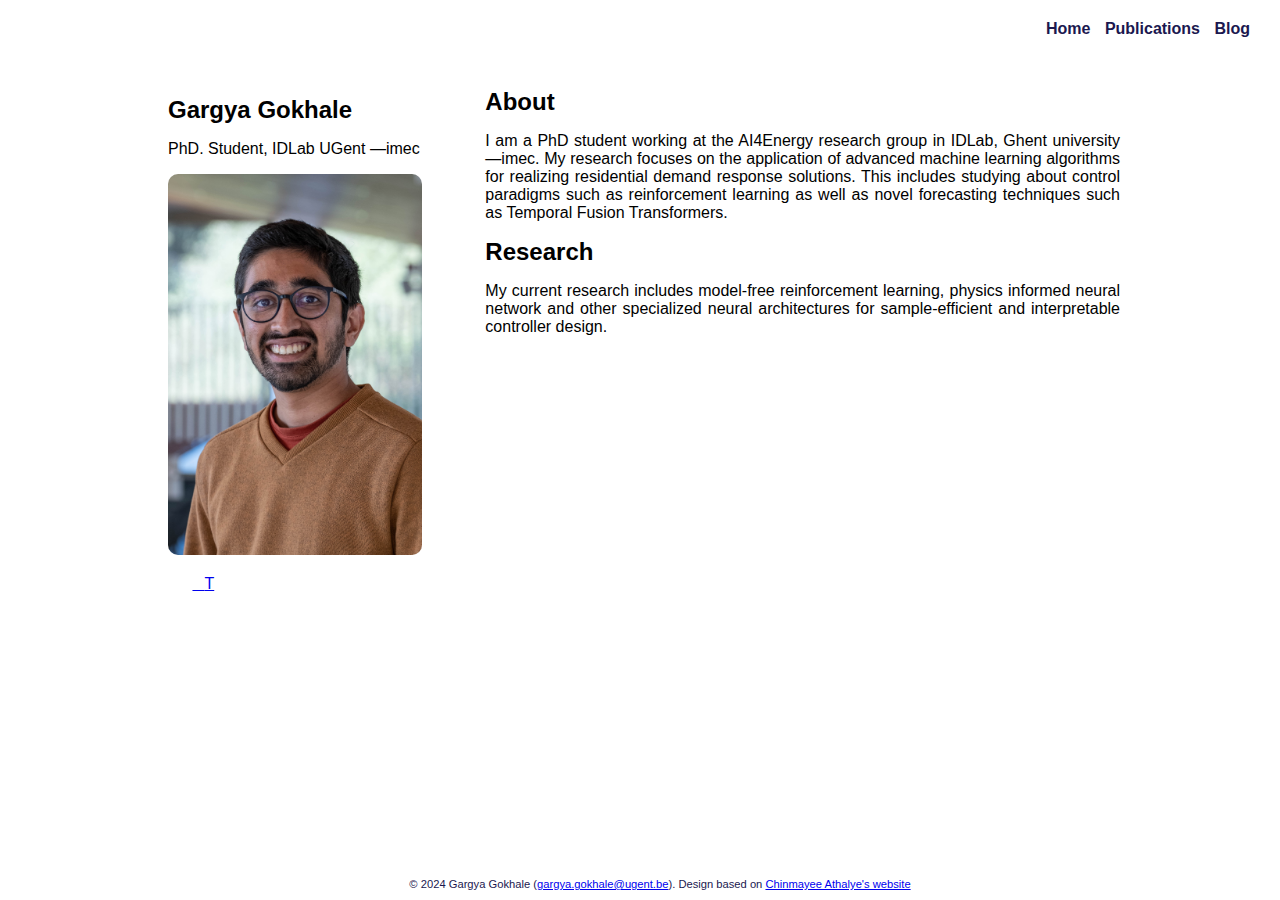
==== index.html @ fe28d3dc "icon link" ====
<!DOCTYPE html>
<html lang="en">
<head>
    <meta charset="UTF-8">
    <meta name="viewport" content="width=device-width, initial-scale=1.0">
    <link rel="stylesheet" href="style.css">
    <link rel="stylesheet" href="https://use.fontawesome.com/releases/v5.13.0/css/all.css">
    <title>Gargya Gokhale</title>
</head>
<body>
    <header>
        <div class="header-container">
            <div>

            </div>
            <nav>
                <ul>
                    <li><a href="#home">Home</a></li>
                    <li><a href="#publications">Publications</a></li>
                    <li><a href="#blog">Blog</a></li>
                </ul>
            </nav>
        </div>
    </header>

    <!-- main content -->
    <main class="main-container">

        <section class="picture-section">
            <div class="basic-info">
                <h1>
                    Gargya Gokhale
                </h1>
                <p>
                    PhD. Student, IDLab UGent &mdash;imec
                </p>
            </div>

            <div class="profile-image">
                <img src="images/profile.jpg" alt="Photo of Gargya Gokhale">
            </div>

            <!-- Add socials here -->
            <!-- Add font awesome icons -->
            <div class="social-links">
                <i class="fa-brands fa-linkedin"></i>
                <a href="#" class="icon-list"><i class="fa-brands fa-twitter"></i>T</a>
            </div>

        </section>

        <section class="content-section">
            <h1>
                About
            </h1>
            <p>
                I am a PhD student working at the AI4Energy research group in IDLab, Ghent university &mdash;imec. My research focuses on the application of
                advanced machine learning algorithms for realizing residential demand response solutions. This includes studying about control paradigms such 
                as reinforcement learning as well as novel forecasting techniques such as Temporal Fusion Transformers.
            </p>
            
            <h1>
                Research
            </h1>
            <p>
                My current research includes model-free reinforcement learning, physics informed neural network and 
                other specialized neural architectures for sample-efficient and interpretable controller design.
            </p>

        </section>

    </main>

    <footer>
        &copy; 2024 Gargya Gokhale (<a href="mailto:gargya.gokhale@ugent.be">gargya.gokhale@ugent.be</a>). Design based on <a href="https://github.com/cathalye/cathalye.github.io/"> Chinmayee Athalye's website</a>
    </footer>
</body>
</html>
---- style.css ----
body {
    font-family: Arial, sans-serif;
    margin: 10px;
    padding: 0;
    box-sizing: border-box;
}

h1 {
    font-size: 1.5rem;
    margin: 0;
    font-weight: bold;
  }
  
h2 {
    font-size: 1.2rem;
    margin: 0;
}

p {
    text-align: justify;
    font-size: 1rem;
}

header {
    background-color: #fff;
    color: #1b184f;
    padding: 10px;
    text-align: center;
}

.header-container {
    display: flex;
    justify-content: space-between;
    align-items: center;
}


nav {
    float: right;
}

nav ul {
    list-style-type: none;
    margin: 0;
    padding: 0;
}

nav li {
    display: inline;
    margin-right: 10px;
}

nav a {
    text-decoration: none;
    color: #1b184f;
    font-weight: bold;
}

footer {
    background-color: #fff;
    color: #1b184f;
    text-align: center;
    padding: 10px;
    position: fixed;
    bottom: 0;
    width: 100%;
    font-size: 0.7rem;
}

/* ------------------------------- CONTAINERS ------------------------------- */
.main-container {
    display: flex;
    max-width: 75vw; /* maximum width of the entire content */
    margin: 0 auto;
    padding-top: 2rem; /* padding between the navbar and main sections */
}
  
/* Picture and socials together */
.picture-section {
    flex: 1; /* take up 1/3 of the screen */
    position: sticky; /* keep the headshot section in view when scrolling */
    top: 0;
    bottom: 0;
}
  
  /* remaining sections take up 67% of the screen */
.content-section {
    flex: 2;
    padding-top: 0.5rem;
}
  
/* when viewing on smaller screens p to 768px (typical tablet and mobile sizes),
   stack the columns on top of each other */
@media (max-width: 768px) {
.main-container {
        flex-direction: column; /* stack columns on top of each other */
    }  
/* disable sticky scrolling for mobile */
.picture-section {
      height: auto;
      position: static;
      top: initial;
      bottom: initial;
    }
.content-section {
        flex: auto;
        border: none;
        position: relative;
        top: initial;
        padding-top: 20px; /* add some space between columns */
    }
}

/* ------------------------------- Profile --------------------------------- */
.picture-section {
    margin-left: 0.5em;
    text-align: left;
}
  
.profile-image img {
    max-width: 80%; /* max-width is 80% of the width of headshot container */
    object-fit: contain;
    border-radius: 10px;
}
  
.basic-info {
    margin-bottom: 1rem;
    margin-top: 1rem;
}
  
.social-links {
    margin-top: 1rem;
    margin-left: 0.5rem;
  }
  
/* ------------------------------- Icons ------------------------------- */
.icon-row {
    display: flex;
    gap: 10px;
}

.icon-row a {
    color: #333;
    text-decoration: none;
}
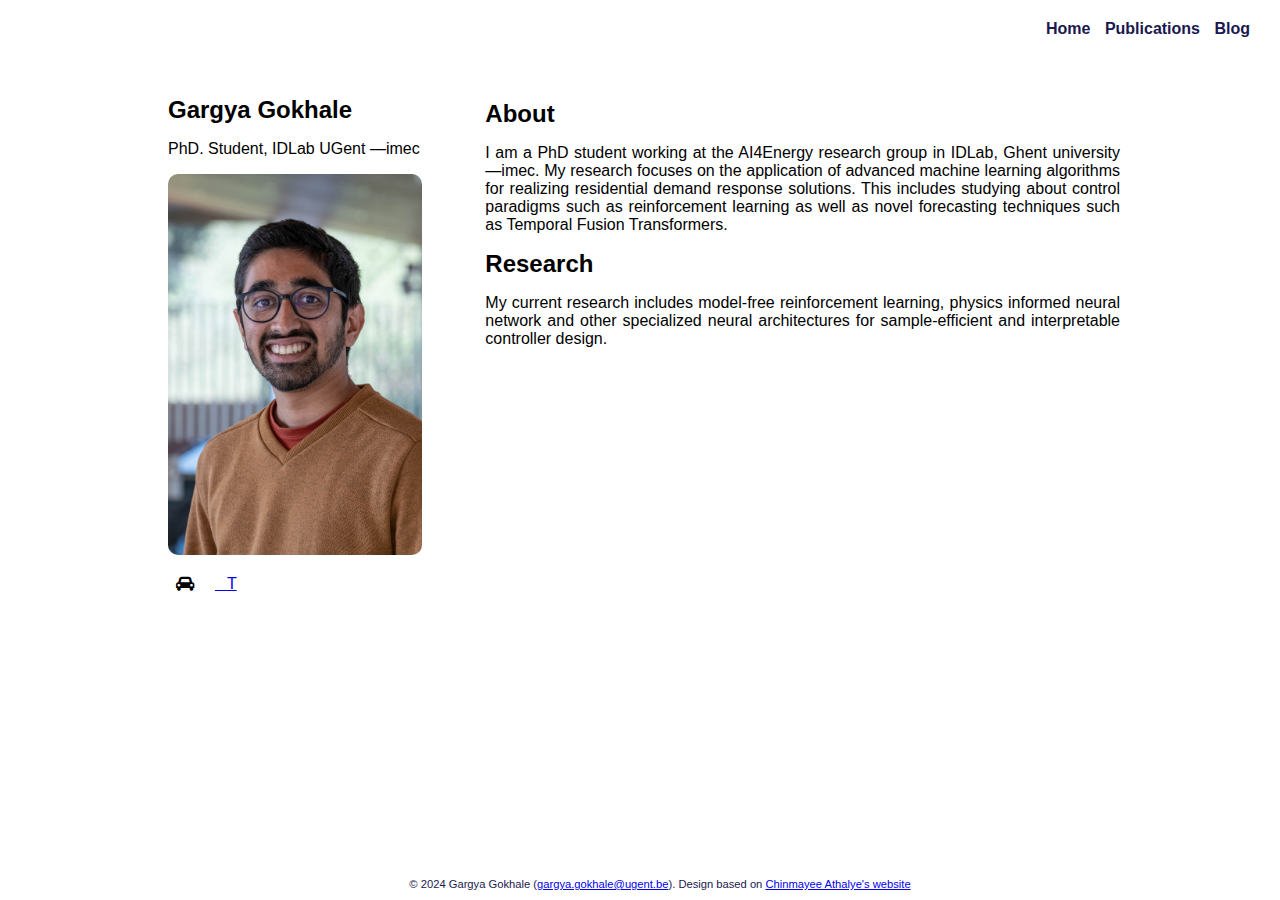
==== commit 41e5ed5c: "icons last try" ====
--- a/index.html
+++ b/index.html
@@ -4,7 +4,7 @@
     <meta charset="UTF-8">
     <meta name="viewport" content="width=device-width, initial-scale=1.0">
     <link rel="stylesheet" href="style.css">
-    <link rel="stylesheet" href="https://use.fontawesome.com/releases/v5.13.0/css/all.css">
+    <link rel="stylesheet" href="https://cdnjs.cloudflare.com/ajax/libs/font-awesome/4.7.0/css/font-awesome.min.css">
     <title>Gargya Gokhale</title>
 </head>
 <body>
@@ -43,6 +43,7 @@
             <!-- Add socials here -->
             <!-- Add font awesome icons -->
             <div class="social-links">
+                <i class="fa fa-car"></i>
                 <i class="fa-brands fa-linkedin"></i>
                 <a href="#" class="icon-list"><i class="fa-brands fa-twitter"></i>T</a>
             </div>
--- a/style.css
+++ b/style.css
@@ -86,7 +86,7 @@
   /* remaining sections take up 67% of the screen */
 .content-section {
     flex: 2;
-    padding-top: 0.5rem;
+    padding-top: 1.25rem;
 }
   
 /* when viewing on smaller screens p to 768px (typical tablet and mobile sizes),
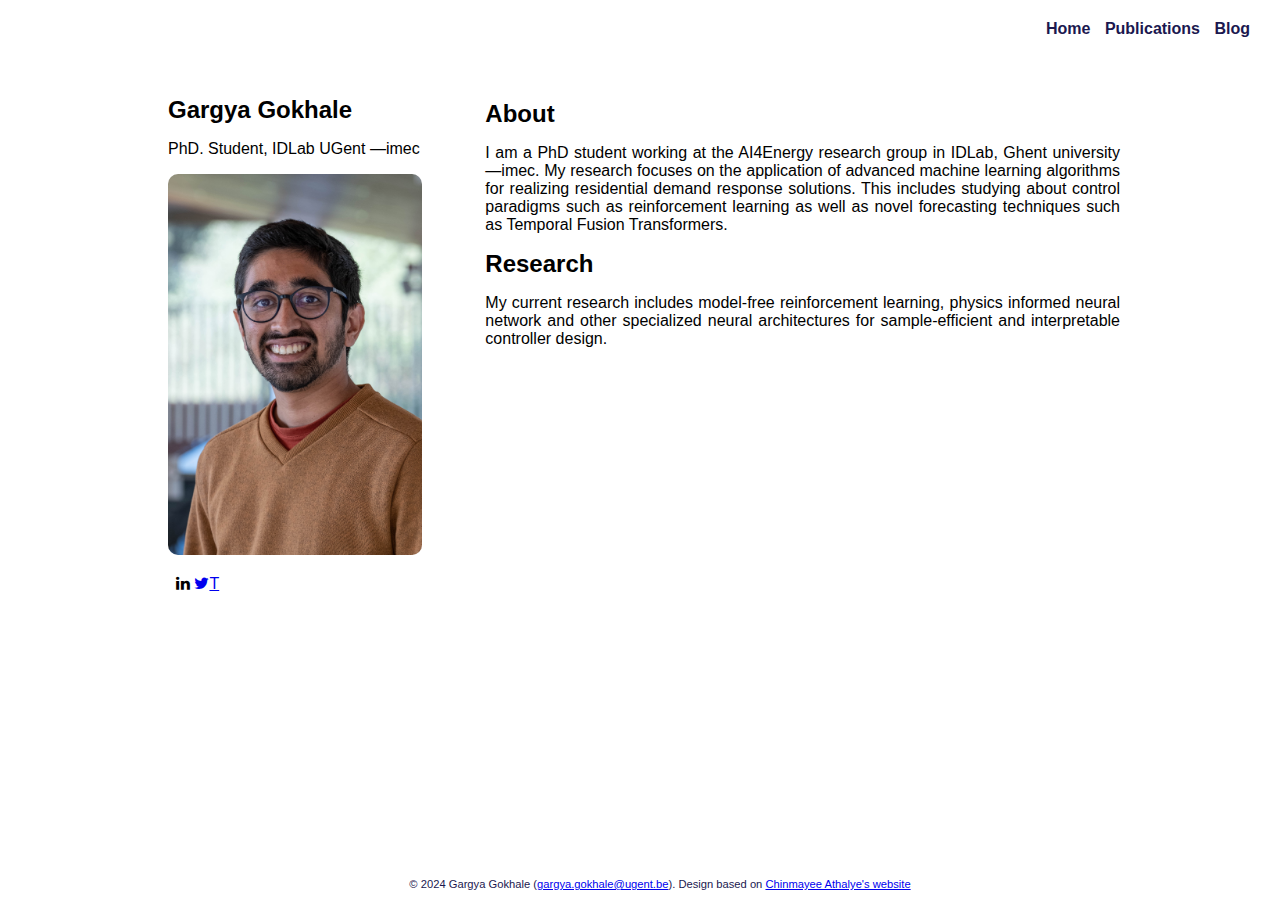
==== commit 71230989: "icon2" ====
--- a/index.html
+++ b/index.html
@@ -43,9 +43,8 @@
             <!-- Add socials here -->
             <!-- Add font awesome icons -->
             <div class="social-links">
-                <i class="fa fa-car"></i>
-                <i class="fa-brands fa-linkedin"></i>
-                <a href="#" class="icon-list"><i class="fa-brands fa-twitter"></i>T</a>
+                <i class="fa fa-linkedin"></i>
+                <a href="#" class="icon-list"><i class="fa fa-twitter"></i>T</a>
             </div>
 
         </section>
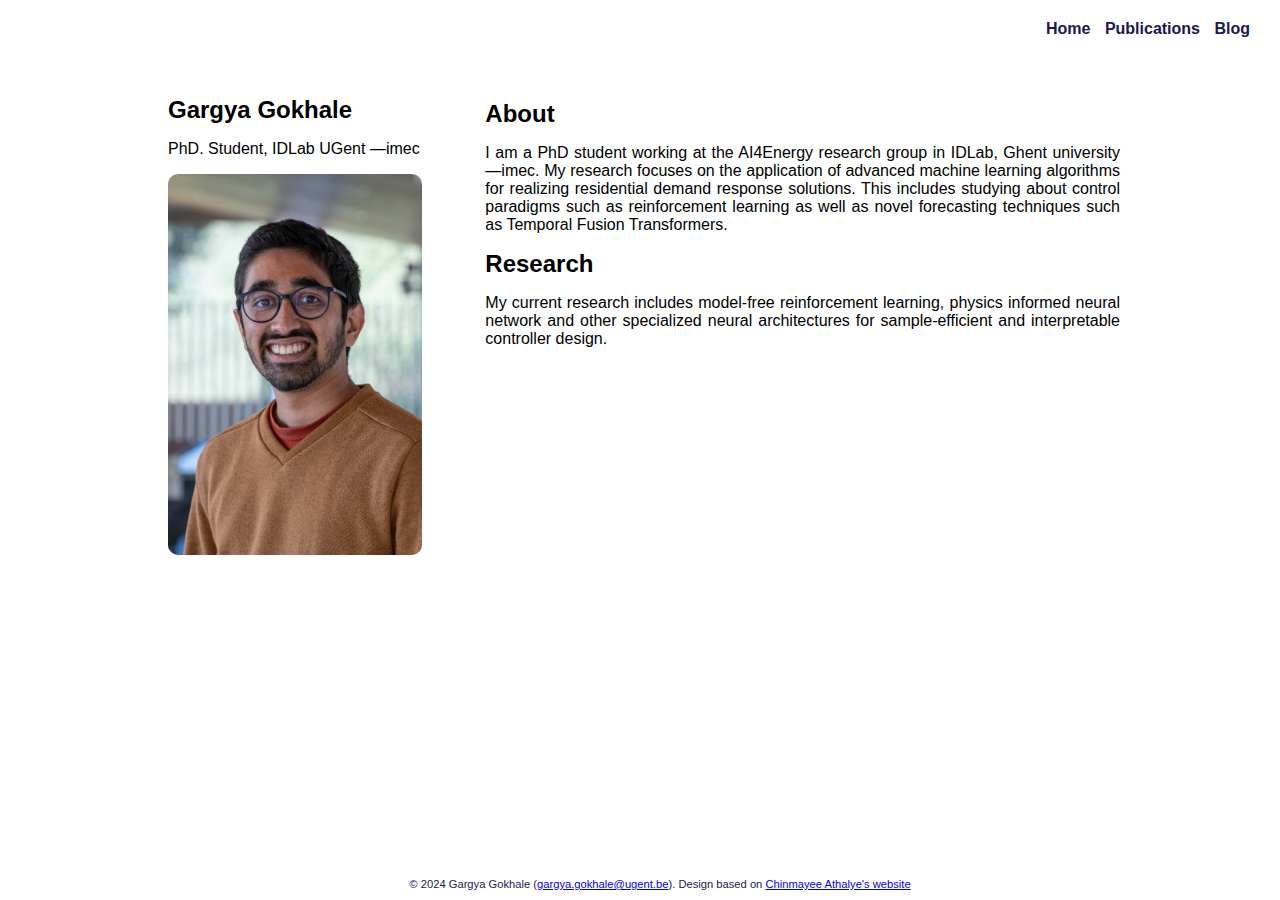
==== commit 2e81b915: "remove socials for now" ====
--- a/index.html
+++ b/index.html
@@ -42,10 +42,10 @@
 
             <!-- Add socials here -->
             <!-- Add font awesome icons -->
-            <div class="social-links">
+            <!-- <div class="social-links">
                 <i class="fa fa-linkedin"></i>
                 <a href="#" class="icon-list"><i class="fa fa-twitter"></i>T</a>
-            </div>
+            </div> -->
 
         </section>
 
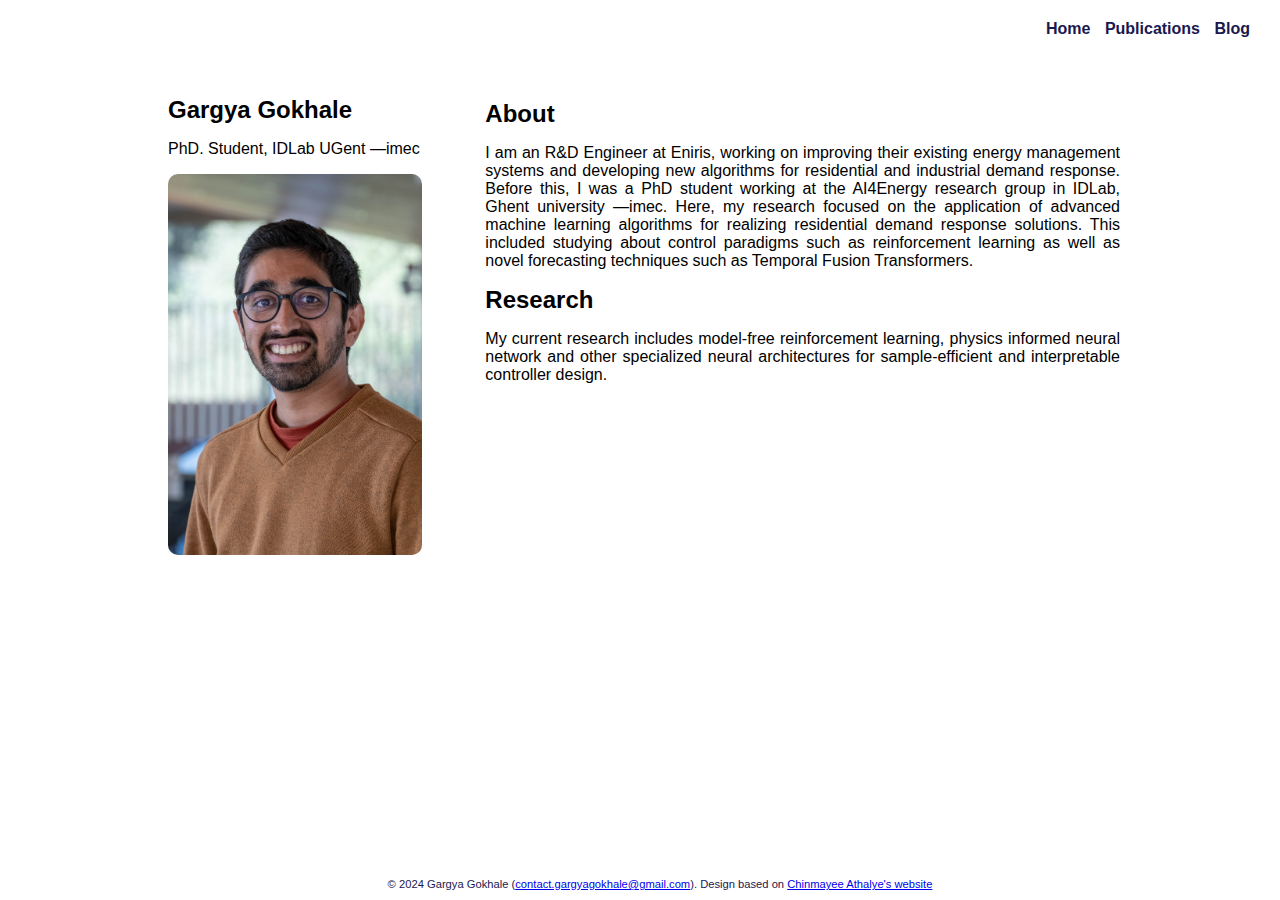
==== commit ed50b420: "update with eniris" ====
--- a/index.html
+++ b/index.html
@@ -54,8 +54,9 @@
                 About
             </h1>
             <p>
-                I am a PhD student working at the AI4Energy research group in IDLab, Ghent university &mdash;imec. My research focuses on the application of
-                advanced machine learning algorithms for realizing residential demand response solutions. This includes studying about control paradigms such 
+                I am an R&D Engineer at Eniris, working on improving their existing energy management systems and developing new algorithms for residential and industrial demand response. 
+                Before this, I was a PhD student working at the AI4Energy research group in IDLab, Ghent university &mdash;imec. Here, my research focused on the application of
+                advanced machine learning algorithms for realizing residential demand response solutions. This included studying about control paradigms such 
                 as reinforcement learning as well as novel forecasting techniques such as Temporal Fusion Transformers.
             </p>
             
@@ -72,7 +73,7 @@
     </main>
 
     <footer>
-        &copy; 2024 Gargya Gokhale (<a href="mailto:gargya.gokhale@ugent.be">gargya.gokhale@ugent.be</a>). Design based on <a href="https://github.com/cathalye/cathalye.github.io/"> Chinmayee Athalye's website</a>
+        &copy; 2024 Gargya Gokhale (<a href="mailto:contact.gargyagokhale@gmail.com">contact.gargyagokhale@gmail.com</a>). Design based on <a href="https://github.com/cathalye/cathalye.github.io/"> Chinmayee Athalye's website</a>
     </footer>
 </body>
-</html>+</html>
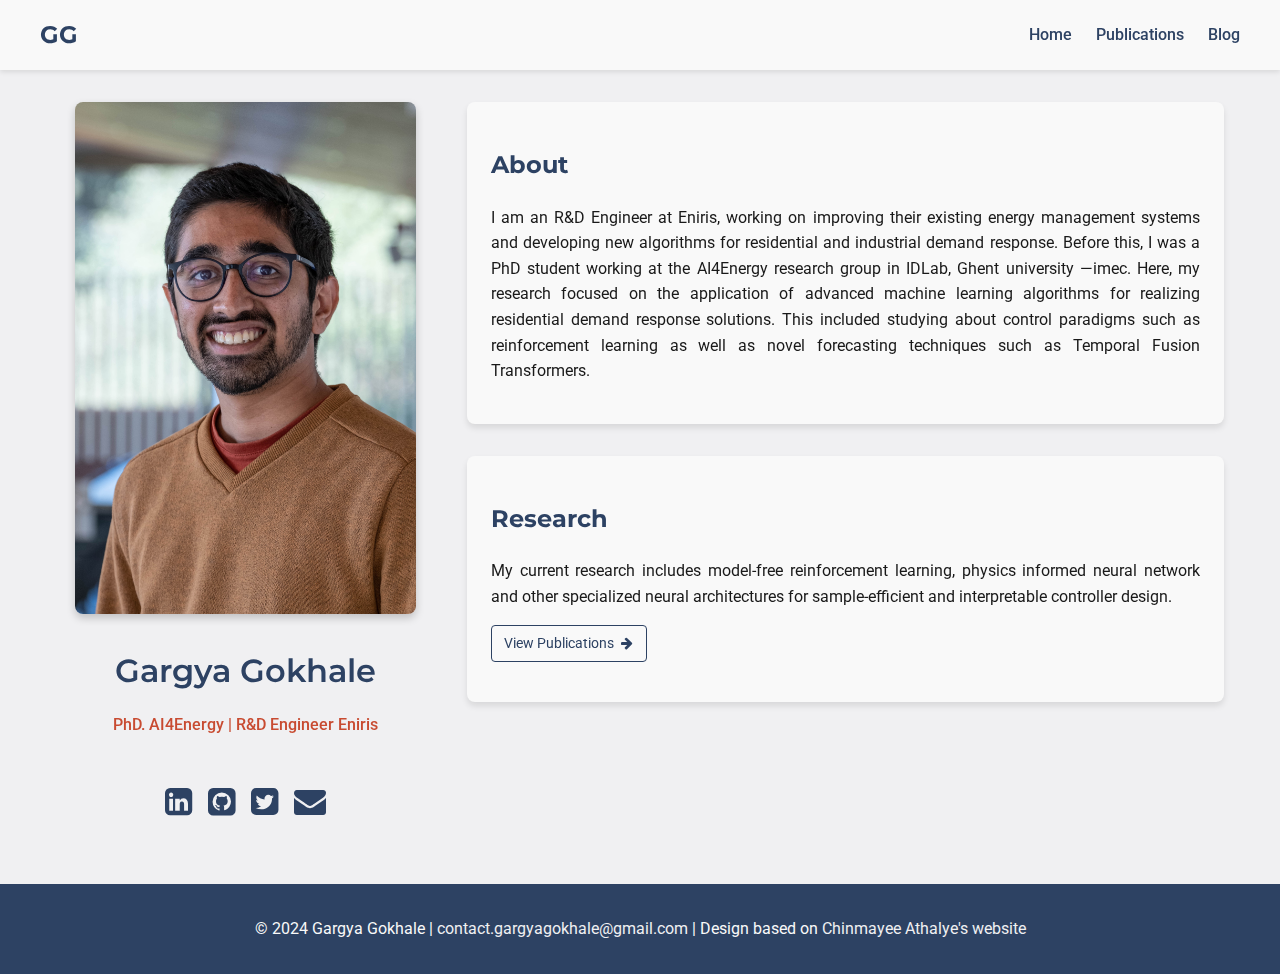
==== commit 298c3864: "revamp changes" ====
--- a/index.html
+++ b/index.html
@@ -3,77 +3,86 @@
 <head>
     <meta charset="UTF-8">
     <meta name="viewport" content="width=device-width, initial-scale=1.0">
-    <link rel="stylesheet" href="style.css">
+    <title>Gargya Gokhale</title>
+    <link href="https://fonts.googleapis.com/css2?family=Montserrat:wght@400;600;700&family=Roboto:wght@300;400;500&display=swap" rel="stylesheet">
     <link rel="stylesheet" href="https://cdnjs.cloudflare.com/ajax/libs/font-awesome/4.7.0/css/font-awesome.min.css">
-    <title>Gargya Gokhale</title>
+    <link rel="stylesheet" href="css/main.css">
+    <link rel="stylesheet" href="css/home.css">
 </head>
 <body>
     <header>
         <div class="header-container">
-            <div>
-
+            <div class="logo">
+                <a href="index.html">GG</a>
             </div>
             <nav>
                 <ul>
-                    <li><a href="#home">Home</a></li>
-                    <li><a href="#publications">Publications</a></li>
-                    <li><a href="#blog">Blog</a></li>
+                    <li><a href="index.html">Home</a></li>
+                    <li><a href="publications.html">Publications</a></li>
+                    <li><a href="blog.html">Blog</a></li>
                 </ul>
             </nav>
+            <div class="menu-toggle">
+                <i class="fa fa-bars"></i>
+            </div>
         </div>
     </header>
 
-    <!-- main content -->
     <main class="main-container">
-
         <section class="picture-section">
-            <div class="basic-info">
-                <h1>
-                    Gargya Gokhale
-                </h1>
-                <p>
-                    PhD. Student, IDLab UGent &mdash;imec
-                </p>
+            <div class="profile-card">
+                <div class="profile-image">
+                    <img src="images/profile.jpg" alt="Photo of Gargya Gokhale">
+                </div>
+                
+                <div class="basic-info">
+                    <h1>Gargya Gokhale</h1>
+                    <p class="title"> PhD. AI4Energy | R&D Engineer Eniris</p>
+                </div>
+                
+                <div class="social-links">
+                    <div class="icon-row">
+                        <a href="https://linkedin.com/in/your-profile" title="LinkedIn"><i class="fa fa-linkedin-square fa-2x"></i></a>
+                        <a href="https://github.com/GargyaGokhale" title="GitHub"><i class="fa fa-github-square fa-2x"></i></a>
+                        <a href="https://twitter.com/your-handle" title="Twitter"><i class="fa fa-twitter-square fa-2x"></i></a>
+                        <a href="mailto:contact.gargyagokhale@gmail.com" title="Email"><i class="fa fa-envelope fa-2x"></i></a>
+                    </div>
+                </div>
             </div>
-
-            <div class="profile-image">
-                <img src="images/profile.jpg" alt="Photo of Gargya Gokhale">
-            </div>
-
-            <!-- Add socials here -->
-            <!-- Add font awesome icons -->
-            <!-- <div class="social-links">
-                <i class="fa fa-linkedin"></i>
-                <a href="#" class="icon-list"><i class="fa fa-twitter"></i>T</a>
-            </div> -->
-
         </section>
 
         <section class="content-section">
-            <h1>
-                About
-            </h1>
-            <p>
-                I am an R&D Engineer at Eniris, working on improving their existing energy management systems and developing new algorithms for residential and industrial demand response. 
-                Before this, I was a PhD student working at the AI4Energy research group in IDLab, Ghent university &mdash;imec. Here, my research focused on the application of
-                advanced machine learning algorithms for realizing residential demand response solutions. This included studying about control paradigms such 
-                as reinforcement learning as well as novel forecasting techniques such as Temporal Fusion Transformers.
-            </p>
+            <div id="about" class="card section-card">
+                <h2>About</h2>
+                <p>
+                    I am an R&D Engineer at Eniris, working on improving their existing energy management systems and developing new algorithms for residential and industrial demand response. 
+                    Before this, I was a PhD student working at the AI4Energy research group in IDLab, Ghent university &mdash;imec. Here, my research focused on the application of
+                    advanced machine learning algorithms for realizing residential demand response solutions. This included studying about control paradigms such 
+                    as reinforcement learning as well as novel forecasting techniques such as Temporal Fusion Transformers.
+                </p>
+            </div>
             
-            <h1>
-                Research
-            </h1>
-            <p>
-                My current research includes model-free reinforcement learning, physics informed neural network and 
-                other specialized neural architectures for sample-efficient and interpretable controller design.
-            </p>
-
+            <div id="research" class="card section-card">
+                <h2>Research</h2>
+                <p>
+                    My current research includes model-free reinforcement learning, physics informed neural network and 
+                    other specialized neural architectures for sample-efficient and interpretable controller design.
+                </p>
+                
+                <p>
+                    <a href="publications.html" class="btn">View Publications <i class="fa fa-arrow-right"></i></a>
+                </p>
+            </div>
         </section>
-
     </main>
 
     <footer>
-        &copy; 2024 Gargya Gokhale (<a href="mailto:contact.gargyagokhale@gmail.com">contact.gargyagokhale@gmail.com</a>). Design based on <a href="https://github.com/cathalye/cathalye.github.io/"> Chinmayee Athalye's website</a>
+        <div class="footer-content">
+            <p>&copy; 2024 Gargya Gokhale | <a href="mailto:contact.gargyagokhale@gmail.com">contact.gargyagokhale@gmail.com</a> | Design based on <a href="https://github.com/cathalye/cathalye.github.io/">Chinmayee Athalye's website</a></p>
+        </div>
     </footer>
+    
+    <script src="js/main.js"></script>
+    <script src="js/animations.js"></script>
 </body>
-</html>
+</html>--- a/css/main.css
+++ b/css/main.css
@@ -0,0 +1,276 @@
+/* -------------------------------- Variables -------------------------------- */
+:root {
+    --primary-color: #2D4263;
+    --accent-color: #C84B31;
+    --bg-color: #f0f0f2;
+    --text-color: #191919;
+    --light-color: #F9F9F9;
+    --card-shadow: 0 4px 6px rgba(0, 0, 0, 0.1);
+    --transition: all 0.3s ease;
+  }
+  
+  /* -------------------------------- Global Styles -------------------------------- */
+  body {
+    font-family: 'Roboto', Arial, sans-serif;
+    margin: 0;
+    padding: 0;
+    box-sizing: border-box;
+    background-color: var(--bg-color);
+    color: var(--text-color);
+    line-height: 1.6;
+  }
+  
+  h1, h2, h3, h4, h5, h6 {
+    font-family: 'Montserrat', sans-serif;
+  }
+  
+  h1 {
+    font-size: 2rem;
+    font-weight: 600;
+    color: var(--primary-color);
+  }
+  
+  h2 {
+    font-size: 1.5rem;
+    color: var(--primary-color);
+  }
+  
+  h3 {
+    font-size: 1.2rem;
+    color: var(--primary-color);
+  }
+  
+  p {
+    text-align: justify;
+    font-size: 1rem;
+  }
+  
+  a {
+    color: var(--accent-color);
+    text-decoration: none;
+    transition: var(--transition);
+  }
+  
+  a:hover {
+    color: var(--primary-color);
+  }
+  
+  /* -------------------------------- Header -------------------------------- */
+  header {
+    background-color: var(--light-color);
+    color: var(--primary-color);
+    padding: 1rem 2rem;
+    box-shadow: 0 2px 5px rgba(0,0,0,0.1);
+    position: sticky;
+    top: 0;
+    z-index: 100;
+  }
+  
+  .header-container {
+    display: flex;
+    justify-content: space-between;
+    align-items: center;
+    max-width: 1200px;
+    margin: 0 auto;
+  }
+  
+  .logo a {
+    font-family: 'Montserrat', sans-serif;
+    font-weight: 700;
+    font-size: 1.5rem;
+    color: var(--primary-color);
+    text-decoration: none;
+  }
+  
+  nav ul {
+    display: flex;
+    list-style-type: none;
+    margin: 0;
+    padding: 0;
+    gap: 1.5rem;
+  }
+  
+  nav li {
+    margin: 0;
+  }
+  
+  nav a {
+    text-decoration: none;
+    color: var(--primary-color);
+    font-weight: 500;
+    position: relative;
+    padding-bottom: 5px;
+  }
+  
+  nav a::after {
+    content: '';
+    position: absolute;
+    width: 0;
+    height: 2px;
+    bottom: 0;
+    left: 0;
+    background-color: var(--accent-color);
+    transition: width 0.3s ease;
+  }
+  
+  nav a:hover::after {
+    width: 100%;
+  }
+  
+  .menu-toggle {
+    display: none;
+    font-size: 1.5rem;
+    cursor: pointer;
+  }
+  
+  /* -------------------------------- Layout -------------------------------- */
+  .container, .main-container, .content-container {
+    max-width: 1200px;
+    margin: 0 auto;
+    padding: 2rem 1rem;
+    box-sizing: border-box;
+  }
+  
+  .main-container {
+    display: flex;
+    gap: 2rem;
+  }
+  
+  .content-section {
+    flex: 2;
+  }
+  
+  /* For pages with sidebar profile */
+  .picture-section {
+    flex: 1;
+    position: sticky;
+    top: 2rem;
+    align-self: flex-start;
+    height: fit-content;
+  }
+  
+  @media (max-width: 768px) {
+    .container, .main-container, .content-container {
+      padding: 1.5rem 1rem;
+    }
+    
+    .main-container {
+      flex-direction: column;
+    }
+    
+    .picture-section {
+      position: static;
+    }
+  }
+  
+  /* -------------------------------- Cards -------------------------------- */
+  .card, .section-card, .publication-card, .blog-card {
+    background-color: var(--light-color);
+    border-radius: 8px;
+    box-shadow: var(--card-shadow);
+    padding: 1.5rem;
+    margin-bottom: 2rem;
+    transition: transform 0.3s ease, box-shadow 0.3s ease;
+    opacity: 0;
+    transform: translateY(20px);
+  }
+  
+  .card:hover, .section-card:hover, .publication-card:hover, .blog-card:hover {
+    transform: translateY(-5px);
+    box-shadow: 0 6px 12px rgba(0, 0, 0, 0.15);
+  }
+  
+  .card.visible, .section-card.visible, .publication-card.visible, .blog-card.visible {
+    opacity: 1;
+    transform: translateY(0);
+  }
+  
+  /* Animation for cards */
+  @keyframes fadeIn {
+    from { opacity: 0; transform: translateY(20px); }
+    to { opacity: 1; transform: translateY(0); }
+  }
+  
+  /* Button styles for consistency */
+  .btn, .pub-btn, .filter-btn {
+    display: inline-flex;
+    align-items: center;
+    gap: 0.4rem;
+    padding: 0.4rem 0.8rem;
+    border-radius: 4px;
+    font-size: 0.85rem;
+    text-decoration: none;
+    transition: var(--transition);
+    cursor: pointer;
+  }
+  
+  .btn, .pub-btn {
+    background-color: var(--light-color);
+    color: var(--primary-color);
+    border: 1px solid var(--primary-color);
+  }
+  
+  .btn:hover, .pub-btn:hover {
+    background-color: var(--primary-color);
+    color: white;
+  }
+  
+  .btn.primary, .pub-btn.primary {
+    background-color: var(--primary-color);
+    color: white;
+  }
+  
+  .btn.primary:hover, .pub-btn.primary:hover {
+    background-color: #22354d;
+  }
+  
+  /* -------------------------------- Footer -------------------------------- */
+  footer {
+    background-color: var(--primary-color);
+    color: var(--light-color);
+    text-align: center;
+    padding: 1.5rem;
+    margin-top: 2rem;
+  }
+  
+  .footer-content {
+    max-width: 1200px;
+    margin: 0 auto;
+  }
+  
+  footer p {
+    margin: 0.5rem 0;
+    text-align: center;
+  }
+  
+  footer a {
+    color: var(--bg-color);
+    transition: var(--transition);
+  }
+  
+  footer a:hover {
+    color: var(--accent-color);
+  }
+  
+  /* -------------------------------- Responsive -------------------------------- */
+  @media (max-width: 768px) {
+    .menu-toggle {
+      display: block;
+    }
+    
+    nav ul {
+      display: none;
+      flex-direction: column;
+      position: absolute;
+      top: 100%;
+      right: 0;
+      width: 100%;
+      background-color: var(--light-color);
+      padding: 1rem;
+      box-shadow: 0 5px 10px rgba(0,0,0,0.1);
+    }
+    
+    nav ul.show {
+      display: flex;
+    }
+  }--- a/css/home.css
+++ b/css/home.css
@@ -0,0 +1,101 @@
+/* -------------------------------- Home Page Layout -------------------------------- */
+.main-container {
+    display: flex;
+    max-width: 1200px;
+    margin: 0 auto;
+    padding: 2rem 1rem;
+    gap: 2rem;
+  }
+  
+  .picture-section {
+    flex: 1;
+    position: sticky;
+    top: 2rem;
+    align-self: flex-start;
+    height: fit-content;
+  }
+  
+  .content-section {
+    flex: 2;
+  }
+  
+  /* -------------------------------- Profile Section -------------------------------- */
+  .profile-card {
+    display: flex;
+    flex-direction: column;
+    align-items: center;
+  }
+  
+  .profile-image {
+    width: 100%;
+    margin-bottom: 1rem;
+    text-align: center;
+  }
+  
+  .profile-image img {
+    max-width: 90%;
+    border-radius: 8px;
+    box-shadow: 0 4px 8px rgba(0, 0, 0, 0.2);
+    transition: transform 0.3s ease;
+  }
+  
+  .profile-image img:hover {
+    transform: scale(1.02);
+  }
+  
+  .basic-info {
+    text-align: center;
+    margin-bottom: 1rem;
+  }
+  
+  .basic-info h1 {
+    margin: 0.5rem 0;
+  }
+  
+  .basic-info .title {
+    color: var(--accent-color);
+    font-weight: 500;
+  }
+  
+  .social-links {
+    margin-top: 1rem;
+    width: 100%;
+  }
+  
+  .icon-row {
+    display: flex;
+    justify-content: center;
+    gap: 1rem;
+  }
+  
+  .icon-row a {
+    color: var(--primary-color);
+    transition: var(--transition);
+  }
+  
+  .icon-row a:hover {
+    color: var(--accent-color);
+    transform: translateY(-3px);
+  }
+  
+  /* -------------------------------- Content Cards -------------------------------- */
+  .section-card {
+    opacity: 0;
+    transform: translateY(20px);
+  }
+  
+  .section-card.visible {
+    opacity: 1;
+    transform: translateY(0);
+  }
+  
+  /* -------------------------------- Responsive -------------------------------- */
+  @media (max-width: 768px) {
+    .main-container {
+      flex-direction: column;
+    }
+    
+    .picture-section {
+      position: static;
+    }
+  }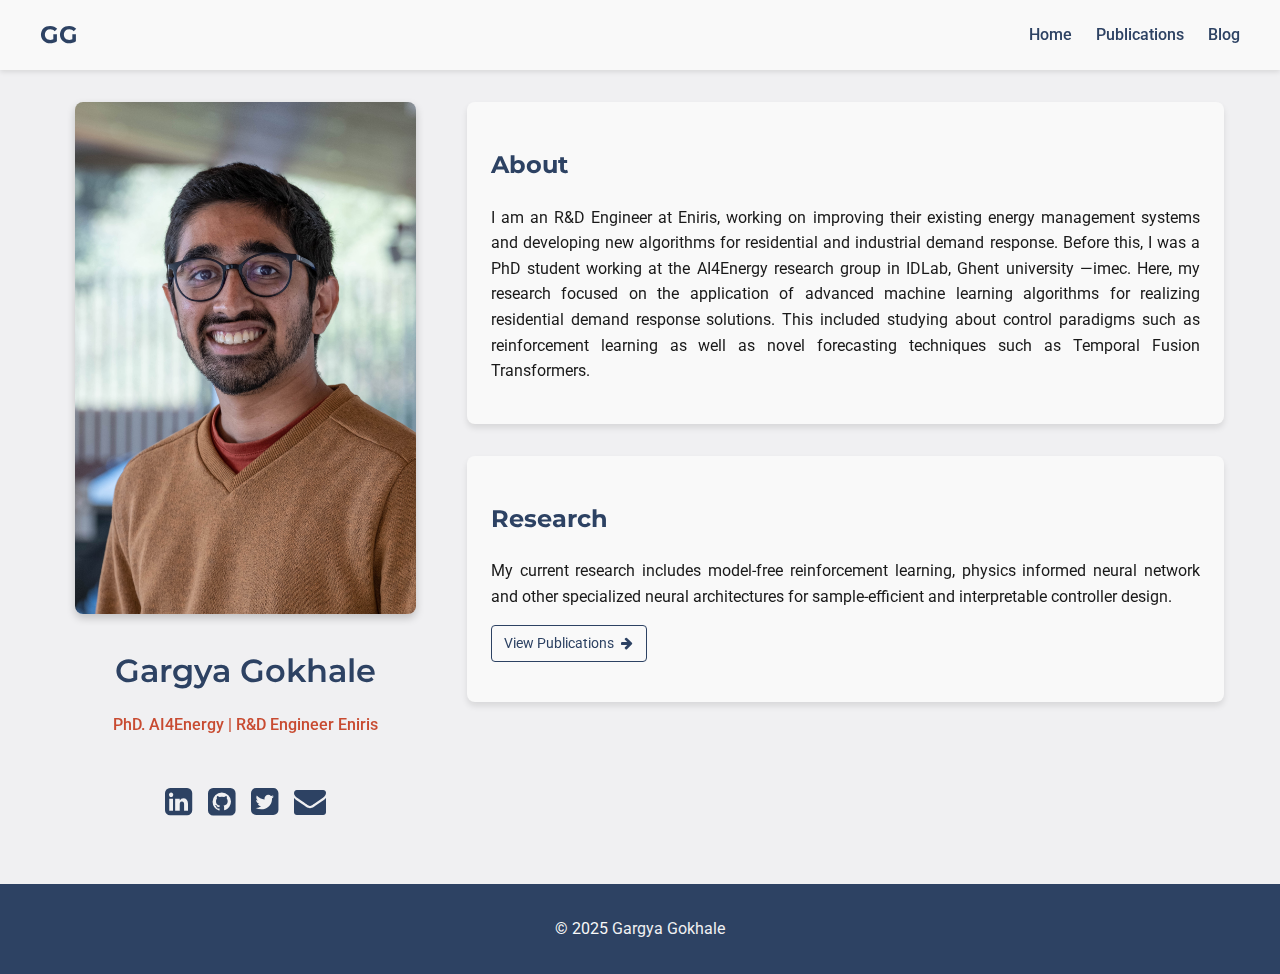
==== commit c7e50765: "changes to footer" ====
--- a/index.html
+++ b/index.html
@@ -78,7 +78,7 @@
 
     <footer>
         <div class="footer-content">
-            <p>&copy; 2024 Gargya Gokhale | <a href="mailto:contact.gargyagokhale@gmail.com">contact.gargyagokhale@gmail.com</a> | Design based on <a href="https://github.com/cathalye/cathalye.github.io/">Chinmayee Athalye's website</a></p>
+            <p>&copy; 2025 <a href="mailto:contact.gargyagokhale@gmail.com">Gargya Gokhale</a> </p>
         </div>
     </footer>
     
